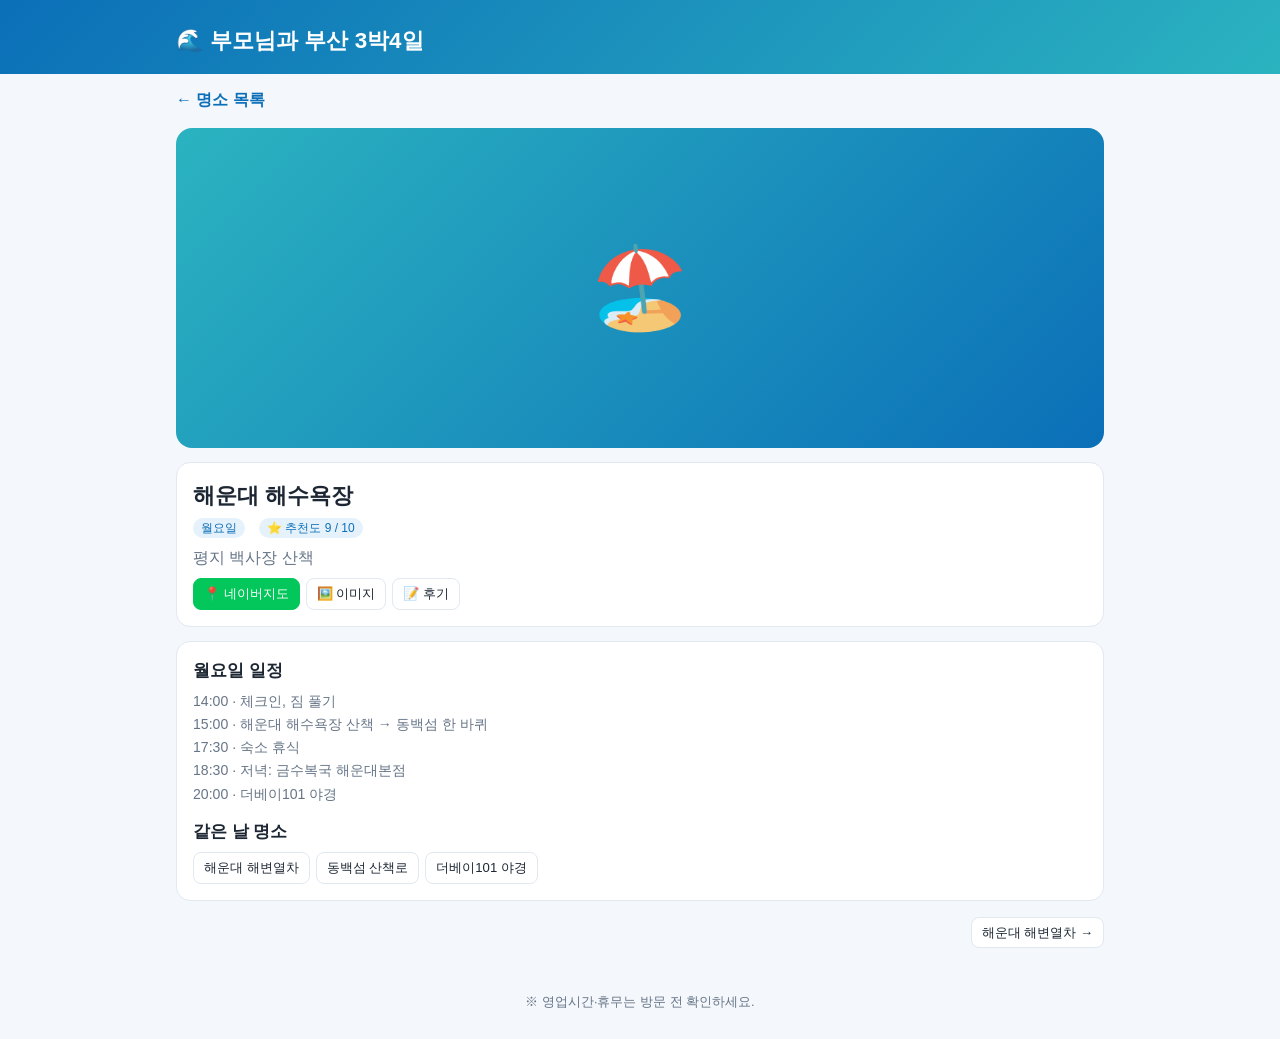
==== detail.html @ 28d13068 "사진 + 상세페이지, 다중 페이지 구조로 분리" ====
<!doctype html>
<html lang="ko">
<head>
<meta charset="utf-8">
<meta name="viewport" content="width=device-width,initial-scale=1">
<title>상세 · 부산 부모님 여행</title>
<link rel="stylesheet" href="style.css">
</head>
<body>
<header><div class="wrap"><a href="index.html"><h1>🌊 부모님과 부산 3박4일</h1></a></div></header>
<div class="wrap" id="out"></div>
<footer>※ 영업시간·휴무는 방문 전 확인하세요.</footer>
<script src="data.js"></script>
<script src="common.js"></script>
<script>
const p=new URLSearchParams(location.search),t=p.get("t")==="food"?"food":"spot",i=+p.get("i")||0;
const L=LIST[t],r=L[i];
if(!r){$("#out").innerHTML='<p class="empty">없는 항목입니다. <a href="index.html">목록으로</a></p>';}
else{
 const spot=t==="spot",emo=spot?r[4]:r[5],[w,c]=wikiOf(t,r),q=spot?r[5]:"부산 "+r[6];
 document.title=r[1]+" · 부산 부모님 여행";
 const same=PLAN.filter(x=>x[0]===r[0]);
 const sameList=same.map(x=>`<div class="memo">${x[1]} · ${esc(x[2])}</div>`).join("");
 const others=L.map((x,k)=>({x,k})).filter(({x,k})=>x[0]===r[0]&&k!==i).map(({x,k})=>`<a class="b" href="${detailUrl(t,k)}">${esc(x[1])}</a>`).join(" ");
 const prev=i>0?`<a class="b" href="${detailUrl(t,i-1)}">← ${esc(L[i-1][1])}</a>`:"<span></span>";
 const next=i<L.length-1?`<a class="b" href="${detailUrl(t,i+1)}">${esc(L[i+1][1])} →</a>`:"<span></span>";
 $("#out").innerHTML=`
 <a class="back" href="index.html#t=${t}">← ${spot?"명소":"맛집"} 목록</a>
 <div class="hero" id="hero" style="background-image:linear-gradient(135deg,${GRAD[i%GRAD.length]})"><span>${emo}</span></div>
 <div class="credit" id="credit"></div>
 <div class="panel"><h1 style="margin:0 0 4px;font-size:1.4rem">${esc(r[1])}</h1>
  <div class="kv"><span class="tag">${D[r[0]]}</span>${spot?`<span class="tag">⭐ 추천도 ${r[2]} / 10</span>`:`<span class="tag">${esc(r[2])}</span><span class="tag">${esc(r[3])}</span>`}</div>
  <p class="memo" style="margin-top:8px;font-size:1rem">${esc(spot?r[3]:r[4]||"")}</p>
  ${btns(q)}
 </div>
 <div class="panel" id="about" hidden><h2 id="ah">소개</h2><p id="atext"></p><div class="credit" id="asrc"></div></div>
 <div class="panel"><h2>${D[r[0]]} 일정</h2>${sameList}${others?`<h2 style="margin-top:14px">같은 날 ${spot?"명소":"맛집"}</h2><div class="btns">${others}</div>`:""}</div>
 <div class="nav">${prev}${next}</div>`;
 fetchInfo(w,c).then(info=>{
  if(!info)return;
  const im=new Image();im.alt=r[1];im.referrerPolicy="no-referrer";
  im.onload=()=>{$("#hero span").style.display="none";$("#hero").prepend(im);
   $("#credit").innerHTML=`사진: <a href="${info.url}" target="_blank" rel="noopener">${esc(info.src)}</a>${spot?"":" (대표 메뉴 참고 사진이며 해당 식당 사진이 아닙니다)"}`;};
  im.src=info.img;
  if(info.text){$("#about").hidden=false;if(!spot)$("#ah").textContent="대표 메뉴 소개";$("#atext").textContent=info.text+(spot?"":"");$("#asrc").innerHTML=`출처: <a href="${info.url}" target="_blank" rel="noopener">${esc(info.src)}</a> (CC BY-SA)`;}
 });
}
</script>
</body>
</html>
---- style.css ----
:root{--bg:#f4f7fb;--card:#fff;--tx:#1d2733;--sub:#667587;--pri:#0b6fb8;--pri2:#e6f2fb;--bd:#e1e8f0;--green:#03c75a}
@media(prefers-color-scheme:dark){:root{--bg:#10171f;--card:#19232e;--tx:#e8eef5;--sub:#9aabbd;--pri:#5bb2f0;--pri2:#1c3446;--bd:#2a3846}}
*{box-sizing:border-box}
body{margin:0;background:var(--bg);color:var(--tx);font-family:-apple-system,"Malgun Gothic","Apple SD Gothic Neo",sans-serif;line-height:1.5}
a{color:inherit}
header{background:linear-gradient(135deg,#0b6fb8,#2bb3c0);color:#fff;padding:24px 16px 16px}
header h1{margin:0;font-size:1.4rem}header p{margin:4px 0 0;opacity:.9;font-size:.9rem}
header a{text-decoration:none}
.wrap{max-width:960px;margin:0 auto;padding:0 16px}
.bar{position:sticky;top:0;z-index:5;background:var(--bg);padding:12px 0 8px;border-bottom:1px solid var(--bd)}
.tabs{display:flex;gap:6px}
.tab{flex:1;padding:10px;border-radius:10px;background:var(--card);color:var(--tx);font-size:1rem;cursor:pointer;border:1px solid var(--bd)}
.tab.on{background:var(--pri);color:#fff;border-color:var(--pri);font-weight:700}
.tools{display:flex;gap:8px;margin-top:8px;flex-wrap:wrap}
input[type=search]{flex:1;min-width:180px;padding:10px 12px;border-radius:10px;border:1px solid var(--bd);background:var(--card);color:var(--tx);font-size:1rem}
.chips{display:flex;gap:6px;flex-wrap:wrap}
.chip{padding:7px 12px;border-radius:99px;border:1px solid var(--bd);background:var(--card);color:var(--tx);cursor:pointer}
.chip.on{background:var(--pri2);border-color:var(--pri);color:var(--pri);font-weight:700}
h2.day{margin:22px 0 8px;font-size:1.1rem;color:var(--pri)}
.row{display:flex;gap:12px;background:var(--card);border:1px solid var(--bd);border-radius:12px;padding:12px;margin-bottom:8px;align-items:flex-start;flex-wrap:wrap}
.time{font-weight:700;min-width:52px;color:var(--pri)}
.main{flex:1;min-width:200px}
.tag{display:inline-block;font-size:.75rem;background:var(--pri2);color:var(--pri);padding:1px 8px;border-radius:99px;margin-right:6px}
.memo{color:var(--sub);font-size:.88rem;margin-top:2px}
.btns{display:flex;gap:6px;flex-wrap:wrap;margin-top:8px}
a.b{font-size:.82rem;padding:5px 10px;border-radius:8px;text-decoration:none;border:1px solid var(--bd);color:var(--tx);background:var(--card)}
a.b.map{background:var(--green);border-color:var(--green);color:#fff}
a.b.pri{background:var(--pri);border-color:var(--pri);color:#fff}
.grid{display:grid;grid-template-columns:repeat(auto-fill,minmax(260px,1fr));gap:12px;margin-top:12px}
.card{background:var(--card);border:1px solid var(--bd);border-radius:14px;overflow:hidden;display:flex;flex-direction:column}
.card>a.go{text-decoration:none;color:inherit;display:block}
.thumb{height:150px;display:flex;align-items:center;justify-content:center;font-size:3rem;position:relative;background-size:cover;background-position:center}
.thumb img{position:absolute;inset:0;width:100%;height:100%;object-fit:cover}
.thumb .d{position:absolute;top:8px;left:8px;background:rgba(0,0,0,.55);color:#fff;font-size:.75rem;padding:2px 9px;border-radius:99px;z-index:1}
.cb{padding:12px}.cb h3{margin:0 0 4px;font-size:1.05rem}
.card .btns{padding:0 12px 12px;margin-top:auto}
.score{float:right;font-weight:700;color:#e8920c}
.empty{text-align:center;color:var(--sub);padding:40px 0}
footer{color:var(--sub);font-size:.8rem;text-align:center;padding:28px 16px}
/* detail */
.hero{height:320px;border-radius:16px;overflow:hidden;position:relative;margin-top:16px;display:flex;align-items:center;justify-content:center;font-size:5rem;background-size:cover}
.hero img{position:absolute;inset:0;width:100%;height:100%;object-fit:cover}
.credit{font-size:.75rem;color:var(--sub);margin-top:4px}
.panel{background:var(--card);border:1px solid var(--bd);border-radius:14px;padding:16px;margin-top:14px}
.panel h2{margin:0 0 8px;font-size:1.05rem}
.panel p{margin:0}
.kv{display:flex;gap:8px;flex-wrap:wrap;margin:6px 0 0}
.nav{display:flex;justify-content:space-between;gap:8px;margin:16px 0}
.back{display:inline-block;margin-top:14px;text-decoration:none;color:var(--pri);font-weight:700}
@media(max-width:600px){.hero{height:220px}}
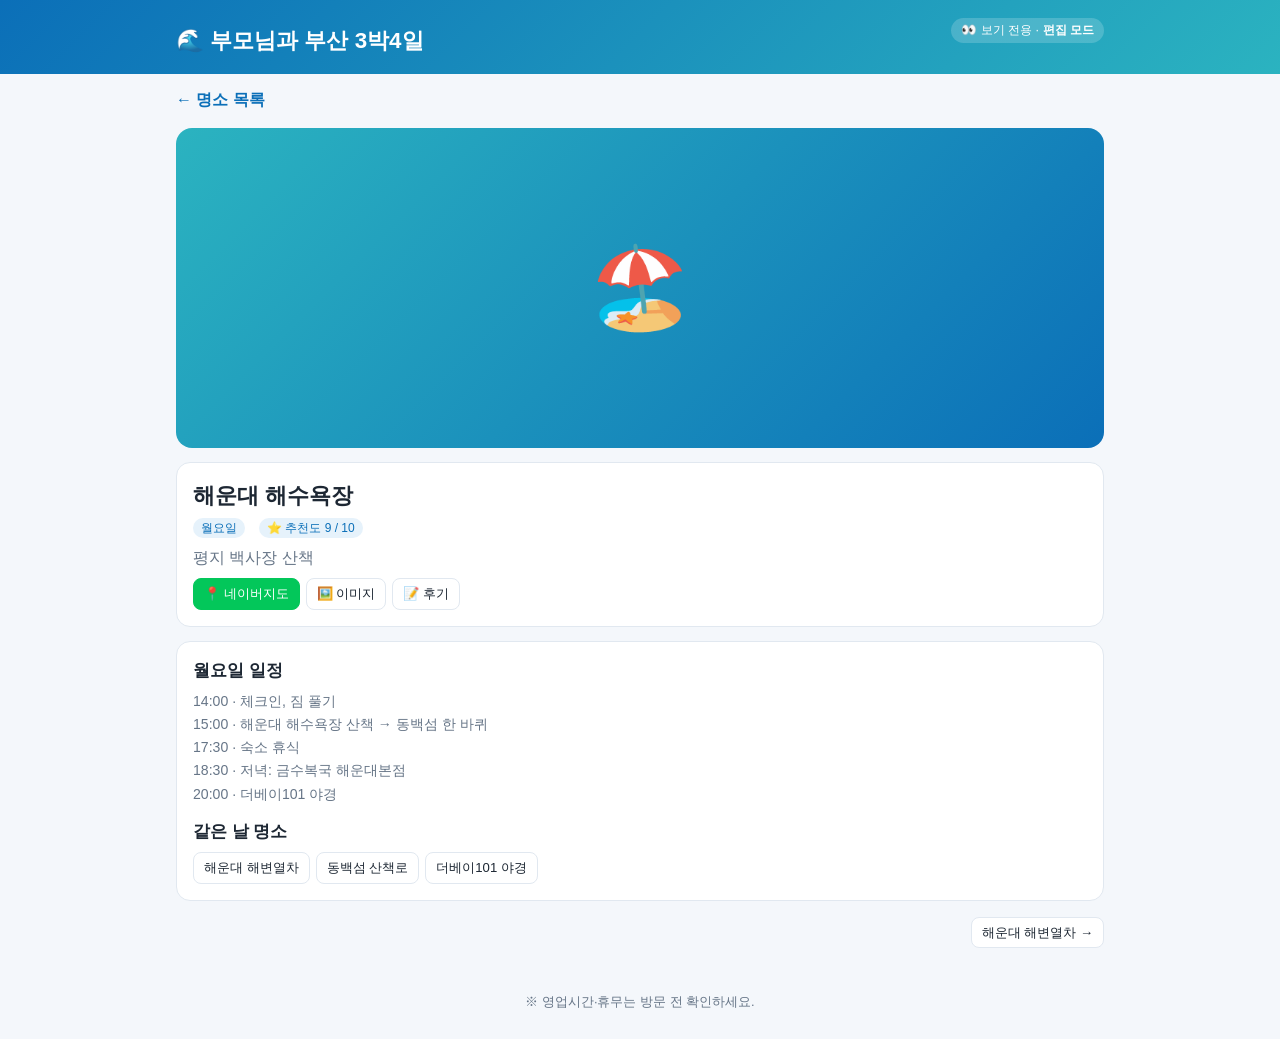
==== commit fda8e089: "후보 찾기(명소 68·맛집 53), 보기 전용/편집 모드(토큰 저장)" ====
--- a/detail.html
+++ b/detail.html
@@ -13,6 +13,7 @@
 <script src="data.js"></script>
 <script src="common.js"></script>
 <script>
+READY.then(()=>{
 const p=new URLSearchParams(location.search),t=p.get("t")==="food"?"food":"spot",i=+p.get("i")||0;
 const L=LIST[t],r=L[i];
 if(!r){$("#out").innerHTML='<p class="empty">없는 항목입니다. <a href="index.html">목록으로</a></p>';}
@@ -29,7 +30,7 @@
  <div class="hero" id="hero" style="background-image:linear-gradient(135deg,${GRAD[i%GRAD.length]})"><span>${emo}</span></div>
  <div class="credit" id="credit"></div>
  <div class="panel"><h1 style="margin:0 0 4px;font-size:1.4rem">${esc(r[1])}</h1>
-  <div class="kv"><span class="tag">${D[r[0]]}</span>${spot?`<span class="tag">⭐ 추천도 ${r[2]} / 10</span>`:`<span class="tag">${esc(r[2])}</span><span class="tag">${esc(r[3])}</span>`}</div>
+  <div class="kv"><span class="tag">${D[r[0]]}</span>${spot?(r[2]?`<span class="tag">⭐ 추천도 ${r[2]} / 10</span>`:""):`<span class="tag">${esc(r[2])}</span><span class="tag">${esc(r[3])}</span>`}</div>
   <p class="memo" style="margin-top:8px;font-size:1rem">${esc(spot?r[3]:r[4]||"")}</p>
   ${btns(q)}
  </div>
@@ -45,6 +46,7 @@
   if(info.text){$("#about").hidden=false;if(!spot)$("#ah").textContent="대표 메뉴 소개";$("#atext").textContent=info.text+(spot?"":"");$("#asrc").innerHTML=`출처: <a href="${info.url}" target="_blank" rel="noopener">${esc(info.src)}</a> (CC BY-SA)`;}
  });
 }
+});
 </script>
 </body>
 </html>
--- a/style.css
+++ b/style.css
@@ -48,3 +48,59 @@
 .nav{display:flex;justify-content:space-between;gap:8px;margin:16px 0}
 .back{display:inline-block;margin-top:14px;text-decoration:none;color:var(--pri);font-weight:700}
 @media(max-width:600px){.hero{height:220px}}
+
+/* 일정 짜기 / 안내 */
+.note{margin-top:14px;padding:10px 12px;border-radius:10px;background:var(--pri2);color:var(--pri);font-size:.9rem}
+.note a{font-weight:700}
+a.tab{display:block;text-align:center;text-decoration:none}
+.tools button.b,.ed button.b,.ed-add button.b{cursor:pointer;font-family:inherit}
+.saved{color:var(--green);font-size:.85rem;align-self:center}
+.ed{background:var(--card);border:1px solid var(--bd);border-radius:12px;padding:10px;margin-bottom:8px;display:flex;flex-direction:column;gap:6px}
+.ed-top{display:flex;gap:6px}
+.ed input,.ed select,.ed-add select{padding:9px 10px;border-radius:8px;border:1px solid var(--bd);background:var(--bg);color:var(--tx);font-size:1rem;font-family:inherit;min-width:0}
+.ed input[type=text]{width:100%}.grow{flex:1}
+.ed-act{display:flex;gap:6px;flex-wrap:wrap;align-items:center}
+.ed-act .b,.ed-add .b{min-height:38px;display:inline-flex;align-items:center}
+.ed-act button:disabled{opacity:.35}
+.b.del{margin-left:auto;color:#e03131}
+.ed-add{display:flex;gap:6px;flex-wrap:wrap;margin:4px 0 10px}
+.ed-add select{flex:1;min-width:160px}
+
+/* 모바일 */
+html{-webkit-text-size-adjust:100%}
+@media(max-width:600px){
+ header{padding:16px 12px 12px}header h1{font-size:1.15rem}header p{font-size:.8rem}
+ .wrap{padding:0 12px}
+ .bar{padding:8px 0 6px}
+ .tab{padding:9px 2px;font-size:.88rem;white-space:nowrap}
+ .tools{gap:6px}input[type=search]{font-size:16px;min-width:0;width:100%;flex:none}
+ .chips{width:100%}.chip{flex:1;padding:8px 0;text-align:center}
+ .row{padding:10px;gap:6px}.time{min-width:0;width:100%}
+ .main{min-width:0;width:100%}
+ a.b{padding:8px 11px;font-size:.85rem}
+ .grid{grid-template-columns:1fr}
+ .thumb{height:180px}
+ .panel{padding:14px}
+ .nav{flex-direction:column}.nav .b{text-align:center}
+ .ed input,.ed select{font-size:16px}
+ footer{padding-bottom:calc(28px + env(safe-area-inset-bottom))}
+}
+.frm{display:grid;grid-template-columns:repeat(auto-fill,minmax(180px,1fr));gap:8px}
+.frm input,.frm select{padding:9px 10px;border-radius:8px;border:1px solid var(--bd);background:var(--bg);color:var(--tx);font-size:1rem;font-family:inherit;min-width:0;width:100%}
+.frm [hidden]{display:none}
+.edit-link{margin-left:auto;align-self:flex-start;white-space:nowrap;color:var(--pri);border-color:var(--pri)}
+.ed.hl{border-color:var(--pri);box-shadow:0 0 0 3px var(--pri2)}
+@media(max-width:600px){.edit-link{margin-left:auto;align-self:flex-end}}
+.io{margin-top:12px}.io[hidden]{display:none}.io button{cursor:pointer;font-family:inherit;min-height:38px}
+
+/* 모드 표시 / 탭 스크롤 / 후보 찾기 */
+[hidden]{display:none!important}
+header .wrap{position:relative}
+.who{position:absolute;right:16px;top:-6px;font-size:.78rem;background:rgba(255,255,255,.18);padding:3px 10px;border-radius:99px}
+.who a{color:#fff;font-weight:700}
+.tabs{overflow-x:auto;-webkit-overflow-scrolling:touch}
+.tab{flex:1 0 auto;white-space:nowrap}
+dialog{border:1px solid var(--bd);border-radius:14px;background:var(--card);color:var(--tx);padding:16px;max-width:92vw;width:340px}
+dialog::backdrop{background:rgba(0,0,0,.45)}
+button.add{border:1px solid var(--pri)}
+@media(max-width:600px){.who{right:12px;top:-4px}}
